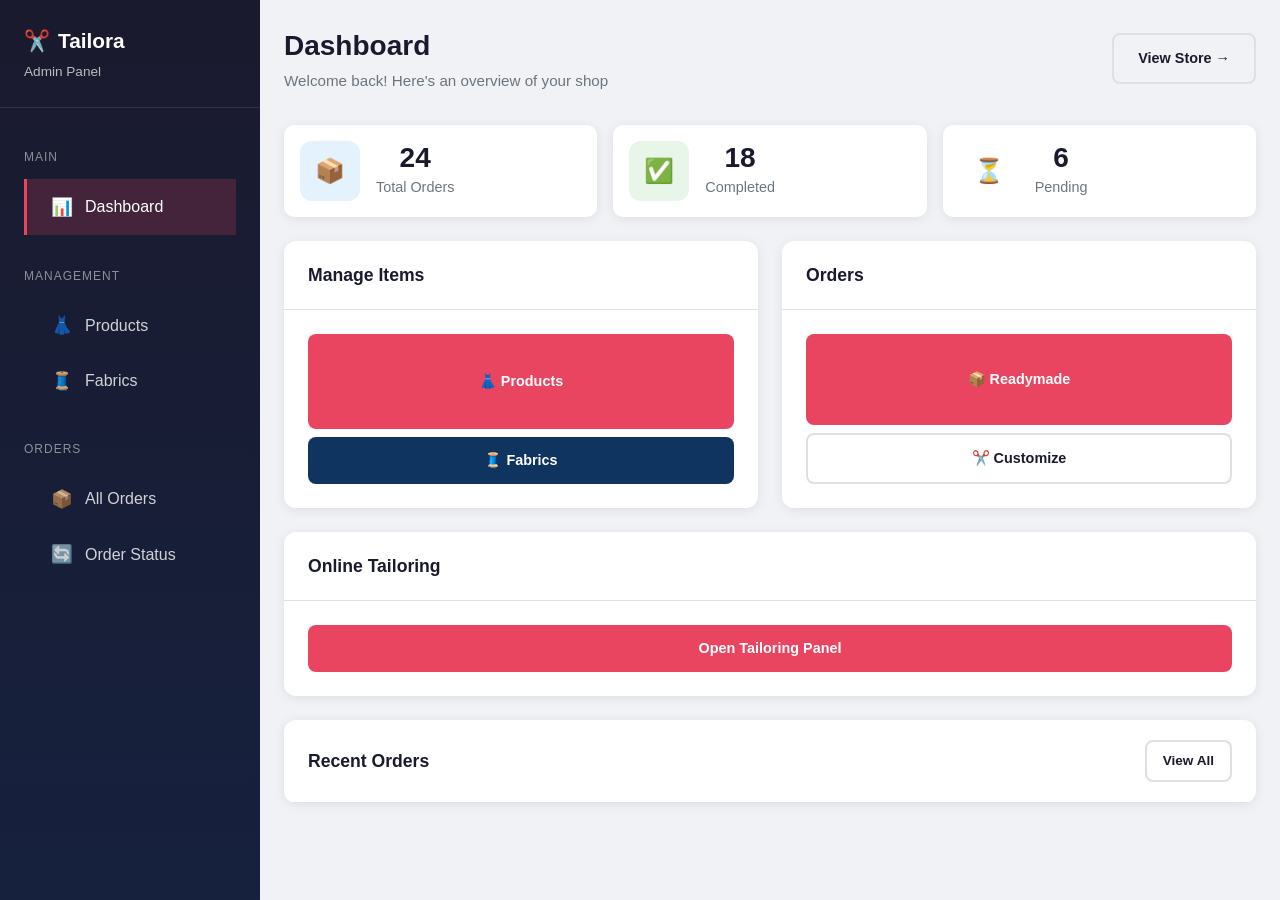
==== dashboard.html @ 16cea5e9 "Initial commit" ====
<!DOCTYPE html>
<html lang="en">
<head>
  <meta charset="UTF-8">
  <meta name="viewport" content="width=device-width, initial-scale=1.0">
  <title>Admin Dashboard - Tailora</title>
  <link rel="stylesheet" href="styles.css">
</head>
<body>
  <div class="admin-layout">
    <!-- Sidebar -->
    <aside class="sidebar">
      <div class="sidebar-header">
        <h2>✂️ <span>Tailora</span></h2>
        <p>Admin Panel</p>
      </div>
      <nav class="sidebar-nav">
        <div class="nav-section">
          <div class="nav-section-title">Main</div>
          <a href="dashboard.html" class="nav-item active">
            <span class="icon">📊</span>
            <span>Dashboard</span>
          </a>
        </div>
        <div class="nav-section">
          <div class="nav-section-title">Management</div>
          <a href="products.html" class="nav-item">
            <span class="icon">👗</span>
            <span>Products</span>
          </a>
          <a href="fabrics.html" class="nav-item">
            <span class="icon">🧵</span>
            <span>Fabrics</span>
          </a>
        </div>
        <div class="nav-section">
          <div class="nav-section-title">Orders</div>
          <a href="orders.html" class="nav-item">
            <span class="icon">📦</span>
            <span>All Orders</span>
          </a>
          <a href="status.html" class="nav-item">
            <span class="icon">🔄</span>
            <span>Order Status</span>
          </a>
        </div>
      </nav>
    </aside>
    <!-- Main Content -->
    <main class="main-content" style="padding: 1.5rem;">
    <div class="top-header">
        <div class="page-title">
          <h1>Dashboard</h1>
          <p>Welcome back! Here's an overview of your shop</p>
        </div>
        <div class="header-actions">
          <a href="../user/index.html" class="btn btn-outline" target="_blank">View Store →</a>
        </div>
      </div>
  <!-- TOP STATS -->
  <div class="stats-grid">
    <div class="stat-card">
      <div class="stat-icon blue">📦</div>
      <div class="stat-info">
        <h3>24</h3>
        <p>Total Orders</p>
    </div>
      
    
    </div>
    <div class="stat-card">
      <div class="stat-icon green">✅</div>
        <div class="stat-info">
         <h3>18</h3>
         <p>Completed</p>
        </div>
    </div>
    <div class="stat-card">
    <div class="stat-icon purple">⏳</div>
      <div class="stat-info">
        <h3>6</h3>
        <p>Pending</p>
      </div>
    </div>
  </div>

  <!-- NEW 3 OPTIONS SECTION -->
<div class="grid-2">

  <!-- OPTION 1: PRODUCTS & FABRICS -->
  <div class="card">
    <div class="card-header">
      <h3>Manage Items</h3>
    </div>
    <div class="card-body">
      <div style="display: flex; flex-direction: column; gap: 0.5rem; height: 150px;">
        <a href="products.html" class="btn btn-primary" style="flex: 3;">
          👗 Products
        </a>
        <a href="fabrics.html" class="btn btn-secondary" style="flex: 1;">
          🧵 Fabrics
        </a>
      </div>
    </div>
  </div>

  <!-- OPTION 2: READYMADE & CUSTOM -->
  <div class="card">
    <div class="card-header">
      <h3>Orders</h3>
    </div>
    <div class="card-body">
      <div style="display: flex; flex-direction: column; gap: 0.5rem; height: 150px;">
        <a href="orders.html?type=readymade" class="btn btn-primary" style="flex: 3;">
          📦 Readymade
        </a>
        <a href="orders.html?type=custom" class="btn btn-outline" style="flex: 1;">
          ✂️ Customize
        </a>
      </div>
    </div>
  </div>

</div>

<!-- OPTION 3 FULL WIDTH -->
<div class="card" style="margin-top: 1.5rem;">
  <div class="card-header">
    <h3>Online Tailoring</h3>
  </div>
  <div class="card-body">
    <a href="studio.html" class="btn btn-primary btn-block">
  Open Tailoring Panel
</a>
  </div>
</div>

  <div class="card" style="margin-top: 1.5rem;">
  <div class="card-header">
    <h3>Recent Orders</h3>
    <a href="orders.html" class="btn btn-sm btn-outline">View All</a>
  </div>
  <div class="card-body" style="padding: 0;">
    <!-- your table stays same -->
  </div>
</div>

</main>
  </div>

  <script src="script.js"></script>
</body>
</html>
---- styles.css ----
/* Admin Panel Styles */
* {
  margin: 0;
  padding: 0;
  box-sizing: border-box;
}

:root {
  --primary: #1a1a2e;
  --secondary: #16213e;
  --accent: #0f3460;
  --highlight: #e94560;
  --background: #f0f2f5;
  --card-bg: #ffffff;
  --text-primary: #1a1a2e;
  --text-secondary: #6c757d;
  --border: #e0e0e0;
  --success: #28a745;
  --warning: #ffc107;
  --info: #17a2b8;
  --danger: #dc3545;
  --sidebar-width: 260px;
}

body {
  font-family: 'Segoe UI', Tahoma, Geneva, Verdana, sans-serif;
  background-color: var(--background);
  color: var(--text-primary);
  line-height: 1.6;
}

/* Layout */
.admin-layout {
  display: flex;
  min-height: 100vh;
}

/* Sidebar */
.sidebar {
  width: var(--sidebar-width);
  background: linear-gradient(180deg, var(--primary) 0%, var(--secondary) 100%);
  color: white;
  position: fixed;
  height: 100vh;
  overflow-y: auto;
}

.sidebar-header {
  padding: 1.5rem;
  border-bottom: 1px solid rgba(255, 255, 255, 0.1);
}

.sidebar-header h2 {
  font-size: 1.3rem;
  display: flex;
  align-items: center;
  gap: 0.5rem;
}

.sidebar-header p {
  font-size: 0.85rem;
  opacity: 0.7;
  margin-top: 0.25rem;
}

.sidebar-nav {
  padding: 1rem 0;
}

.nav-section {
  padding: 0.5rem 1.5rem;
  margin-top: 1rem;
}

.nav-section-title {
  font-size: 0.75rem;
  text-transform: uppercase;
  letter-spacing: 1px;
  opacity: 0.5;
  margin-bottom: 0.75rem;
}

.nav-item {
  display: flex;
  align-items: center;
  gap: 0.75rem;
  padding: 0.85rem 1.5rem;
  color: rgba(255, 255, 255, 0.8);
  text-decoration: none;
  transition: all 0.3s;
  border-left: 3px solid transparent;
}

.nav-item:hover {
  background-color: rgba(255, 255, 255, 0.1);
  color: white;
}

.nav-item.active {
  background-color: rgba(233, 69, 96, 0.2);
  color: white;
  border-left-color: var(--highlight);
}

.nav-item .icon {
  font-size: 1.1rem;
}

/* Main Content */
.main-content {
  flex: 1;
  margin-left: var(--sidebar-width);
  padding: 2rem;
}

/* Top Header */
.top-header {
  display: flex;
  justify-content: space-between;
  align-items: center;
  margin-bottom: 2rem;
}

.page-title h1 {
  font-size: 1.75rem;
  color: var(--primary);
}

.page-title p {
  color: var(--text-secondary);
  font-size: 0.95rem;
}

.header-actions {
  display: flex;
  gap: 1rem;
}

/* Cards */
.card {
  background: var(--card-bg);
  border-radius: 12px;
  box-shadow: 0 2px 12px rgba(0, 0, 0, 0.08);
  overflow: hidden;
}

.card-header {
  padding: 1.25rem 1.5rem;
  border-bottom: 1px solid var(--border);
  display: flex;
  justify-content: space-between;
  align-items: center;
}

.card-header h3 {
  font-size: 1.1rem;
  color: var(--primary);
}

.card-body {
  padding: 1.5rem;
}

/* Stats Grid */
.stats-grid {
  display: grid;
  grid-template-columns: repeat(auto-fit, minmax(240px, 1fr));
  gap: 1.5rem;
  margin-bottom: 2rem;
}

.stat-card {
  background: var(--card-bg);
  border-radius: 12px;
  padding: 1.5rem;
  display: flex;
  align-items: center;
  gap: 1rem;
  box-shadow: 0 2px 12px rgba(0, 0, 0, 0.08);
}

.stat-icon {
  width: 60px;
  height: 60px;
  border-radius: 12px;
  display: flex;
  align-items: center;
  justify-content: center;
  font-size: 1.5rem;
}

.stat-icon.blue { background-color: #e3f2fd; }
.stat-icon.green { background-color: #e8f5e9; }
.stat-icon.orange { background-color: #fff3e0; }

.stat-info h3 {
  font-size: 1.75rem;
  color: var(--primary);
  line-height: 1;
}

.stat-info p {
  color: var(--text-secondary);
  font-size: 0.9rem;
  margin-top: 0.25rem;
}

/* Buttons */
.btn {
  padding: 0.75rem 1.5rem;
  border: none;
  border-radius: 8px;
  cursor: pointer;
  font-weight: 600;
  font-size: 0.9rem;
  transition: all 0.3s;
  text-decoration: none;
  display: inline-flex;
  align-items: center;
  justify-content: center;
  gap: 0.5rem;
}

.btn-primary {
  background-color: var(--highlight);
  color: white;
}

.btn-primary:hover {
  background-color: #d63050;
}

.btn-secondary {
  background-color: var(--accent);
  color: white;
}

.btn-outline {
  background-color: transparent;
  border: 2px solid var(--border);
  color: var(--text-primary);
}

.btn-secondary:hover {
  background-color: #0a2540;
}

.btn-success {
  background-color: var(--success);
  color: white;
}

.btn-success:hover {
  background-color: #218838;
}

.btn-danger {
  background-color: var(--danger);
  color: white;
}

.btn-danger:hover {
  background-color: #c82333;
}



.btn-outline:hover {
  border-color: var(--accent);
  background-color: rgba(15, 52, 96, 0.05);
}

.btn-sm {
  padding: 0.5rem 1rem;
  font-size: 0.85rem;
}

.btn-block {
  width: 100%;
}

/* Tables */
.table-container {
  overflow-x: auto;
}

table {
  width: 100%;
  border-collapse: collapse;
}

th, td {
  padding: 1rem;
  text-align: left;
  border-bottom: 1px solid var(--border);
}

th {
  background-color: var(--background);
  font-weight: 600;
  color: var(--text-secondary);
  font-size: 0.85rem;
  text-transform: uppercase;
  letter-spacing: 0.5px;
}

tr:hover {
  background-color: rgba(0, 0, 0, 0.02);
}

/* Image Placeholder */
.image-placeholder {
  width: 60px;
  height: 60px;
  background-color: #e9ecef;
  display: flex;
  align-items: center;
  justify-content: center;
  color: var(--text-secondary);
  font-size: 0.7rem;
  border: 2px dashed var(--border);
  border-radius: 8px;
  text-align: center;
}

.image-placeholder-large {
  width: 100%;
  height: 200px;
  background-color: #e9ecef;
  display: flex;
  align-items: center;
  justify-content: center;
  color: var(--text-secondary);
  font-size: 0.9rem;
  border: 2px dashed var(--border);
  border-radius: 8px;
}

/* Status Badges */
.badge {
  padding: 0.35rem 0.75rem;
  border-radius: 20px;
  font-size: 0.8rem;
  font-weight: 600;
}

.badge-placed { background-color: #e8f4fd; color: #3498db; }
.badge-accepted { background-color: #fef3e2; color: #f39c12; }
.badge-stitching { background-color: #fde8e8; color: #e74c3c; }
.badge-completed { background-color: #e8f8f0; color: #27ae60; }
.badge-shipped { background-color: #f0e8f8; color: #9b59b6; }
.badge-delivered { background-color: #e8f8f0; color: #27ae60; }

/* Forms */
.form-group {
  margin-bottom: 1.5rem;
}

.form-group label {
  display: block;
  margin-bottom: 0.5rem;
  font-weight: 600;
  color: var(--text-primary);
}

.form-group input,
.form-group textarea,
.form-group select {
  width: 100%;
  padding: 0.75rem 1rem;
  border: 2px solid var(--border);
  border-radius: 8px;
  font-size: 1rem;
  transition: border-color 0.3s;
}

.form-group input:focus,
.form-group textarea:focus,
.form-group select:focus {
  outline: none;
  border-color: var(--accent);
}

.form-row {
  display: grid;
  grid-template-columns: repeat(2, 1fr);
  gap: 1rem;
}

/* Upload Area */
.upload-area {
  border: 2px dashed var(--border);
  border-radius: 12px;
  padding: 2rem;
  text-align: center;
  cursor: pointer;
  transition: all 0.3s;
}

.upload-area:hover {
  border-color: var(--accent);
  background-color: rgba(15, 52, 96, 0.02);
}

.upload-icon {
  font-size: 2.5rem;
  color: var(--text-secondary);
  margin-bottom: 0.75rem;
}

/* Grid Layout */
.grid-2 {
  display: grid;
  grid-template-columns: repeat(2, 1fr);
  gap: 1.5rem;
}

.grid-3 {
  display: grid;
  grid-template-columns: repeat(3, 1fr);
  gap: 1.5rem;
}

.grid-4 {
  display: grid;
  grid-template-columns: repeat(auto-fill, minmax(200px, 1fr));
  gap: 1rem;
}

/* Fabric Card */
.fabric-card {
  background: var(--card-bg);
  border-radius: 12px;
  padding: 1rem;
  box-shadow: 0 2px 8px rgba(0, 0, 0, 0.06);
  text-align: center;
}

.fabric-card .image-placeholder {
  width: 100%;
  height: 120px;
  margin-bottom: 1rem;
}

.fabric-card h4 {
  font-size: 0.95rem;
  margin-bottom: 0.5rem;
}

.fabric-card p {
  font-size: 0.85rem;
  color: var(--text-secondary);
}

.fabric-card .actions {
  display: flex;
  gap: 0.5rem;
  margin-top: 1rem;
}

/* Chat Interface */
.chat-container {
  background: var(--card-bg);
  border-radius: 12px;
  box-shadow: 0 2px 12px rgba(0, 0, 0, 0.08);
  overflow: hidden;
}

.chat-header {
  background: var(--primary);
  color: white;
  padding: 1rem 1.5rem;
  display: flex;
  justify-content: space-between;
  align-items: center;
}

.chat-customer-info {
  display: flex;
  align-items: center;
  gap: 1rem;
}

.customer-avatar {
  width: 40px;
  height: 40px;
  background-color: var(--highlight);
  border-radius: 50%;
  display: flex;
  align-items: center;
  justify-content: center;
  font-weight: 600;
}

.chat-messages {
  height: 350px;
  overflow-y: auto;
  padding: 1.5rem;
  display: flex;
  flex-direction: column;
  gap: 1rem;
  background-color: #f8f9fa;
}

.message {
  max-width: 70%;
  padding: 1rem;
  border-radius: 12px;
}

.message.sent {
  background-color: var(--accent);
  color: white;
  align-self: flex-end;
  border-bottom-right-radius: 4px;
}

.message.received {
  background-color: white;
  align-self: flex-start;
  border-bottom-left-radius: 4px;
  box-shadow: 0 1px 3px rgba(0, 0, 0, 0.1);
}

.message-time {
  font-size: 0.75rem;
  opacity: 0.7;
  margin-top: 0.5rem;
}

.chat-input {
  display: flex;
  padding: 1rem;
  border-top: 1px solid var(--border);
  gap: 1rem;
  background: white;
}

.chat-input input {
  flex: 1;
  padding: 0.75rem 1rem;
  border: 2px solid var(--border);
  border-radius: 8px;
}

/* Order Detail Panel */
.order-detail-panel {
  display: grid;
  grid-template-columns: 1fr 1fr;
  gap: 1.5rem;
}

.detail-section {
  background: var(--background);
  padding: 1.25rem;
  border-radius: 8px;
}

.detail-section h4 {
  margin-bottom: 1rem;
  color: var(--primary);
  font-size: 1rem;
}

.detail-row {
  display: flex;
  justify-content: space-between;
  padding: 0.5rem 0;
  border-bottom: 1px solid var(--border);
}

.detail-row:last-child {
  border-bottom: none;
}

.detail-label {
  color: var(--text-secondary);
}

.detail-value {
  font-weight: 500;
}

/* Status Dropdown */
.status-select {
  padding: 0.5rem 1rem;
  border: 2px solid var(--border);
  border-radius: 8px;
  font-size: 0.9rem;
  cursor: pointer;
}

/* Tabs */
.tabs {
  display: flex;
  border-bottom: 2px solid var(--border);
  margin-bottom: 1.5rem;
}

.tab {
  padding: 1rem 1.5rem;
  cursor: pointer;
  font-weight: 500;
  color: var(--text-secondary);
  border-bottom: 2px solid transparent;
  margin-bottom: -2px;
  transition: all 0.3s;
}

.tab:hover {
  color: var(--primary);
}

.tab.active {
  color: var(--highlight);
  border-bottom-color: var(--highlight);
}

/* Order List Item */
.order-list-item {
  display: flex;
  align-items: center;
  gap: 1rem;
  padding: 1rem;
  border: 1px solid var(--border);
  border-radius: 8px;
  margin-bottom: 1rem;
  cursor: pointer;
  transition: all 0.3s;
}

.order-list-item:hover {
  border-color: var(--accent);
  box-shadow: 0 2px 8px rgba(0, 0, 0, 0.08);
}

.order-list-item .order-info {
  flex: 1;
}

.order-list-item h4 {
  font-size: 1rem;
  margin-bottom: 0.25rem;
}

.order-list-item p {
  font-size: 0.9rem;
  color: var(--text-secondary);
}

/* Modal */
.modal-overlay {
  position: fixed;
  top: 0;
  left: 0;
  right: 0;
  bottom: 0;
  background-color: rgba(0, 0, 0, 0.5);
  display: flex;
  align-items: center;
  justify-content: center;
  z-index: 1000;
  opacity: 0;
  visibility: hidden;
  transition: all 0.3s;
}

.modal-overlay.active {
  opacity: 1;
  visibility: visible;
}

.modal {
  background: var(--card-bg);
  border-radius: 12px;
  width: 90%;
  max-width: 600px;
  max-height: 90vh;
  overflow-y: auto;
}

.modal-header {
  padding: 1.5rem;
  border-bottom: 1px solid var(--border);
  display: flex;
  justify-content: space-between;
  align-items: center;
}

.modal-header h3 {
  font-size: 1.25rem;
}

.modal-close {
  background: none;
  border: none;
  font-size: 1.5rem;
  cursor: pointer;
  color: var(--text-secondary);
}

.modal-body {
  padding: 1.5rem;
}

.modal-footer {
  padding: 1rem 1.5rem;
  border-top: 1px solid var(--border);
  display: flex;
  justify-content: flex-end;
  gap: 1rem;
}

/* Responsive */
@media (max-width: 1024px) {
  .sidebar {
    width: 80px;
    overflow: visible;
  }

  .sidebar-header h2 span,
  .sidebar-header p,
  .nav-section-title,
  .nav-item span {
    display: none;
  }

  .nav-item {
    justify-content: center;
    padding: 1rem;
  }

  .main-content {
    margin-left: 80px;
  }

  .order-detail-panel {
    grid-template-columns: 1fr;
  }

  .grid-2, .grid-3 {
    grid-template-columns: 1fr;
  }
}

@media (max-width: 768px) {
  .sidebar {
    display: none;
  }

  .main-content {
    margin-left: 0;
  }

  .stats-grid {
    grid-template-columns: 1fr;
  }

  .form-row {
    grid-template-columns: 1fr;
  }

  .top-header {
    flex-direction: column;
    gap: 1rem;
    align-items: flex-start;
  }
}


/* REMOVE SIDEBAR EFFECT */
.admin-layout {
  display: block;
}

/* TOP STATS SMALL */
.stats-grid {
  display: flex;
  gap: 1rem;
  margin-bottom: 1.5rem;
}

.stat-card {
  flex: 1;
  background: #fff;
  padding: 1rem;
  border-radius: 10px;
  text-align: center;
}

/* MAIN OPTIONS */
.main-options {
  display: flex;
  gap: 1.5rem;
}

.option-box {
  flex: 1;
  background: #fff;
  padding: 1rem;
  border-radius: 12px;
}

/* 3:1 SPLIT */
.option-split {
  display: flex;
  flex-direction: column;
  height: 150px;
  gap: 0.5rem;
}

.option-split .big {
  flex: 3;
  background: #4f46e5;
  color: white;
  display: flex;
  align-items: center;
  justify-content: center;
  border-radius: 8px;
}

.option-split .small {
  flex: 1;
  background: #e5e7eb;
  display: flex;
  align-items: center;
  justify-content: center;
  border-radius: 8px;
}

/* FULL BOX (TAILORING) */
.full-box {
  display: block;
  height: 150px;
  background: #10b981;
  color: white;
  text-align: center;
  line-height: 150px;
  border-radius: 8px;
}

/* LAYOUT */
.studio-layout {
  display: flex;
  gap: 1.5rem;
  padding: 1.5rem;
  height: 100vh;
  background: #f9fafb;
}

/* COLUMN WIDTHS */
.studio-left {
  flex: 1;
}

.studio-center {
  flex: 1.5;
}

.studio-right {
  flex: 1;
}

/* ORDER ITEM */
.order-item {
  padding: 0.75rem;
  border-radius: 8px;
  background: #f3f4f6;
  margin-bottom: 0.5rem;
  cursor: pointer;
  transition: 0.2s;
}

.order-item:hover {
  background: #e5e7eb;
}

/* CHAT BOX */
.chat-box {
  height: 250px;
  overflow-y: auto;
  border: 1px solid #e5e7eb;
  padding: 0.5rem;
  border-radius: 8px;
  background: #fff;
}

/* CHAT INPUT */
.chat-input {
  display: flex;
  gap: 0.5rem;
  margin-top: 0.75rem;
}

.chat-input input {
  flex: 1;
  padding: 0.5rem;
  border: 1px solid #ddd;
  border-radius: 6px;
}

/* STATUS SELECT */
.status-select {
  margin-top: 1rem;
  padding: 0.5rem;
  border-radius: 6px;
  border: 1px solid #ddd;
  width: 100%;
}
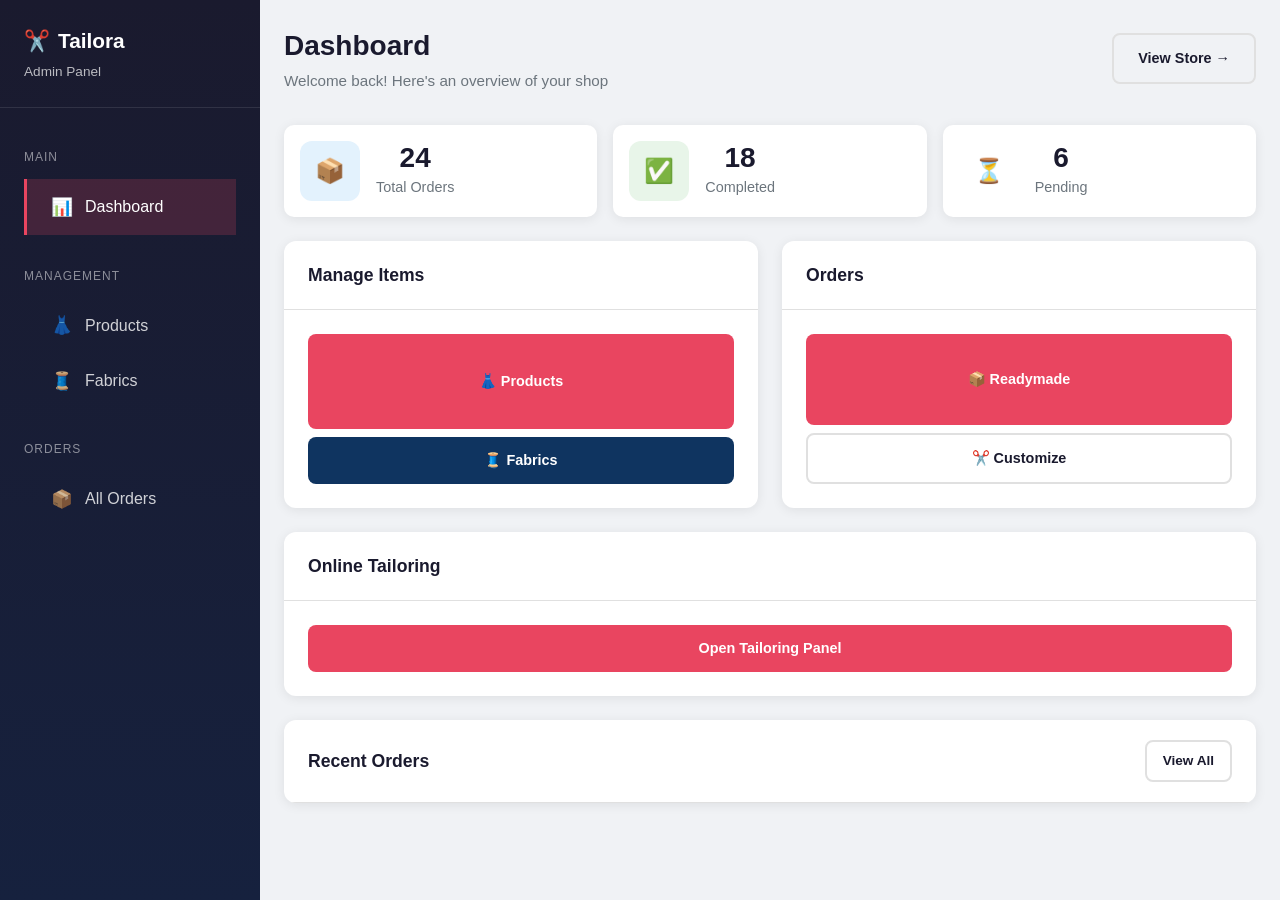
==== commit 134e6df0: "Updated Column of Product order in admin panel" ====
--- a/dashboard.html
+++ b/dashboard.html
@@ -39,10 +39,7 @@
             <span class="icon">📦</span>
             <span>All Orders</span>
           </a>
-          <a href="status.html" class="nav-item">
-            <span class="icon">🔄</span>
-            <span>Order Status</span>
-          </a>
+          
         </div>
       </nav>
     </aside>
--- a/styles.css
+++ b/styles.css
@@ -908,4 +908,54 @@
   width: 100%;
 }
 
-
+/* Orders table */
+.table-container {
+  width: 100%;
+  overflow-x: auto;
+}
+
+.table-container table {
+  width: 100%;
+  table-layout: fixed;
+}
+
+.table-container th,
+.table-container td {
+  padding: 0.75rem;
+  vertical-align: middle;
+}
+
+.table-container th:nth-child(1),
+.table-container td:nth-child(1) {
+  width: 12%;
+}
+
+.table-container th:nth-child(2),
+.table-container td:nth-child(2) {
+  width: 18%;
+}
+
+.table-container th:nth-child(3),
+.table-container td:nth-child(3) {
+  width: 14%;
+}
+
+.table-container th:nth-child(4),
+.table-container td:nth-child(4) {
+  width: 16%;
+}
+
+.table-container th:nth-child(5),
+.table-container td:nth-child(5) {
+  width: 14%;
+}
+
+.table-container th:nth-child(6),
+.table-container td:nth-child(6) {
+  width: 12%;
+}
+
+.table-container th:nth-child(7),
+.table-container td:nth-child(7) {
+  width: 14%;
+}
